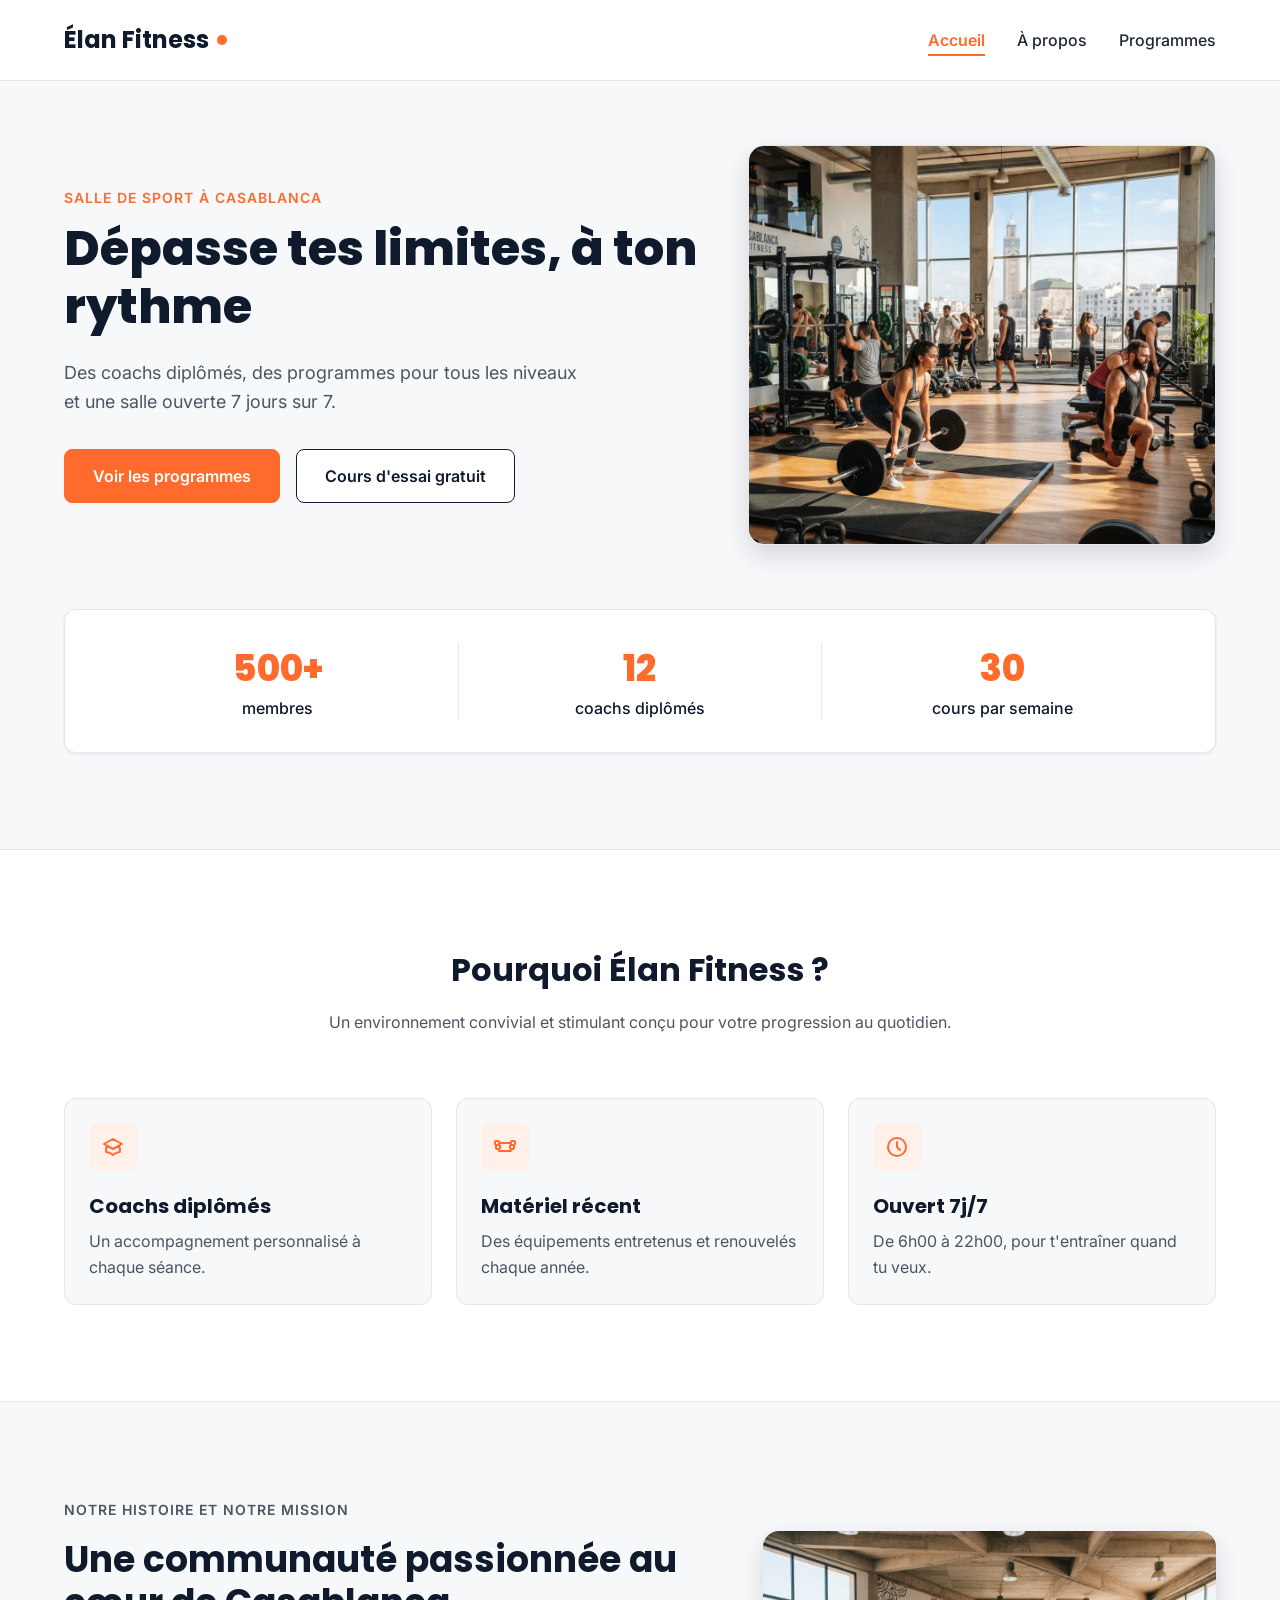
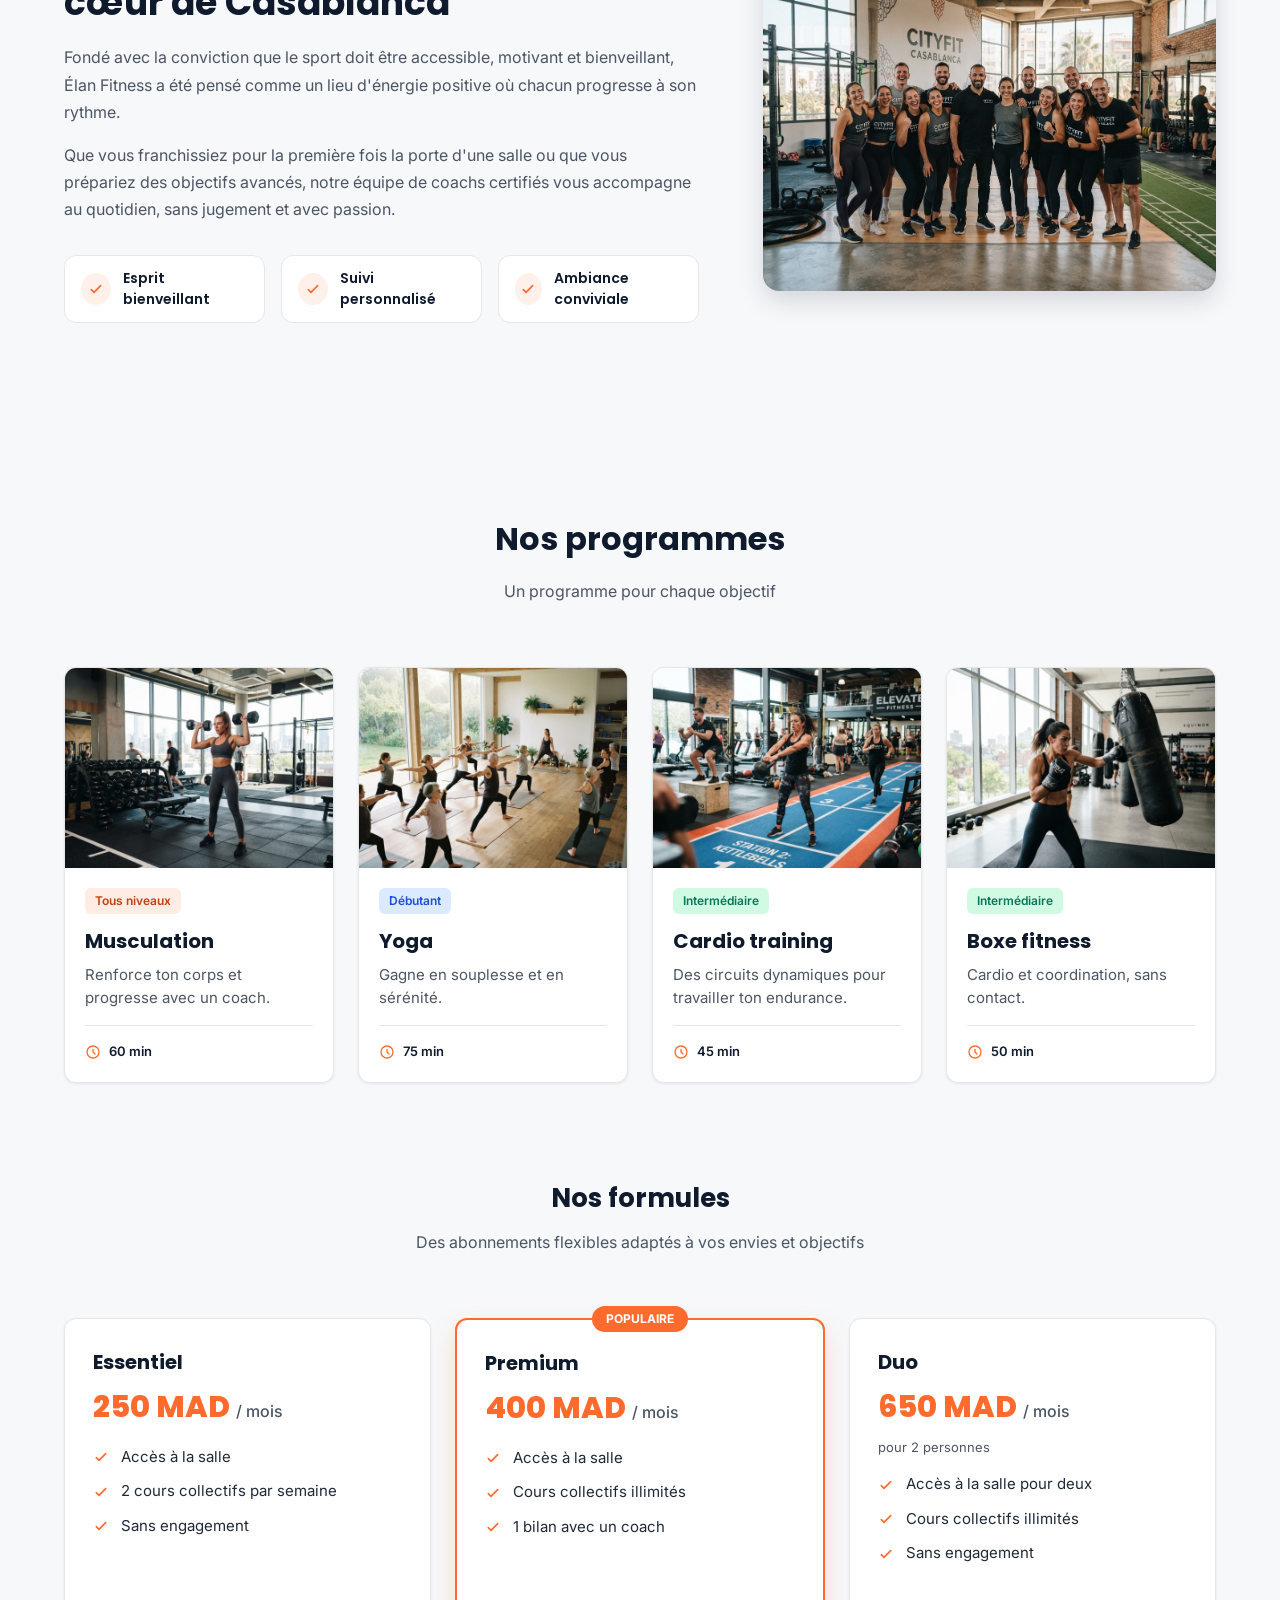
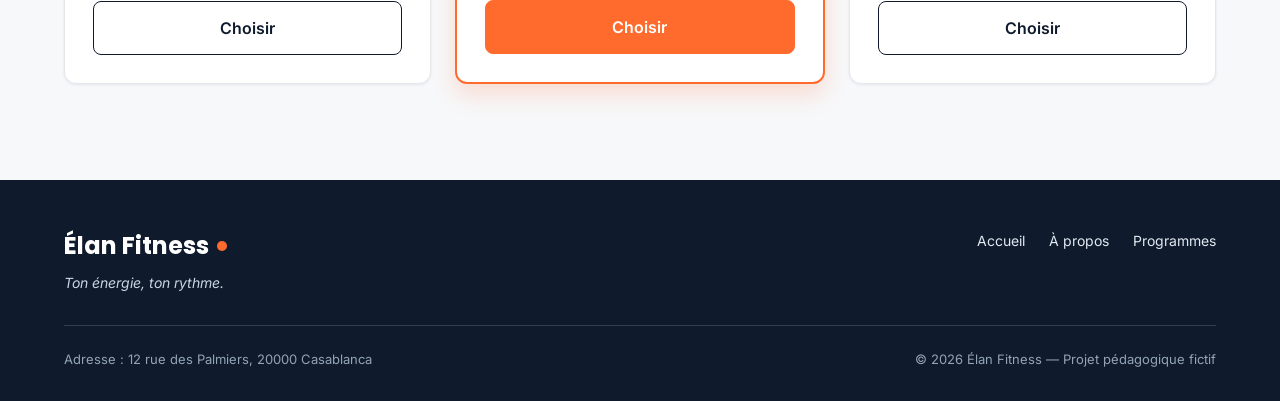
==== index.html @ f214a0a5 "first commit" ====
<!DOCTYPE html>
<html lang="fr">
<head>
  <meta charset="UTF-8">
  <meta name="viewport" content="width=device-width, initial-scale=1">
  <meta name="description" content="Élan Fitness, salle de sport à Casablanca : musculation, yoga, cardio et boxe fitness avec des coachs diplômés. Réservez votre cours d'essai gratuit.">
  <title>Élan Fitness | Salle de sport à Casablanca</title>

  <link rel="preconnect" href="https://fonts.googleapis.com">
  <link rel="preconnect" href="https://fonts.gstatic.com" crossorigin>
  <link href="https://fonts.googleapis.com/css2?family=Inter:wght@400;500;600&family=Poppins:wght@600;700;800&display=swap" rel="stylesheet">

  <link rel="stylesheet" href="style.css">
</head>

<body>

  <header class="en-tete">
    <div class="conteneur en-tete-contenu">
      <a href="#accueil" class="logo">Élan Fitness</a>

      <nav aria-label="Navigation principale">
        <ul class="menu">
          <li><a href="#accueil" class="lien-actif">Accueil</a></li>
          <li><a href="#a-propos">À propos</a></li>
          <li><a href="#programmes">Programmes</a></li>
        </ul>
      </nav>
    </div>
  </header>

  <main>

    <section id="accueil" class="hero">
      <div class="conteneur">

        <div class="hero-contenu">
          <div class="hero-texte">
            <p class="sur-titre">Salle de sport à Casablanca</p>
            <h1>Dépasse tes limites, à ton rythme</h1>
            <p class="hero-description">
              Des coachs diplômés, des programmes pour tous les niveaux et une salle ouverte 7 jours sur 7.
            </p>
            <div class="boutons">
              <a href="#programmes" class="bouton bouton-principal">Voir les programmes</a>
              <a href="#contact" class="bouton bouton-secondaire">Cours d'essai gratuit</a>
            </div>
          </div>

          <img class="hero-image" src="img/hero.jpg" alt="Des personnes s'entraînent dans une salle de sport lumineuse à Casablanca">
        </div>

        <div class="chiffres">
          <div class="chiffre">
            <p class="chiffre-nombre">500+</p>
            <p>membres</p>
          </div>
          <div class="chiffre">
            <p class="chiffre-nombre">12</p>
            <p>coachs diplômés</p>
          </div>
          <div class="chiffre">
            <p class="chiffre-nombre">30</p>
            <p>cours par semaine</p>
          </div>
        </div>

      </div>
    </section>

    <section class="section section-blanche">
      <div class="conteneur">

        <div class="section-titre">
          <h2>Pourquoi Élan Fitness ?</h2>
          <p>Un environnement convivial et stimulant conçu pour votre progression au quotidien.</p>
        </div>

        <div class="cartes">
          <article class="carte carte-avantage">
            <div class="icone"><img src="img/icone-coach.svg" alt=""></div>
            <h3>Coachs diplômés</h3>
            <p>Un accompagnement personnalisé à chaque séance.</p>
          </article>

          <article class="carte carte-avantage">
            <div class="icone"><img src="img/icone-materiel.svg" alt=""></div>
            <h3>Matériel récent</h3>
            <p>Des équipements entretenus et renouvelés chaque année.</p>
          </article>

          <article class="carte carte-avantage">
            <div class="icone"><img src="img/icone-horloge.svg" alt=""></div>
            <h3>Ouvert 7j/7</h3>
            <p>De 6h00 à 22h00, pour t'entraîner quand tu veux.</p>
          </article>
        </div>

      </div>
    </section>

    <section id="a-propos" class="section">
      <div class="conteneur apropos-contenu">

        <div class="apropos-texte">
          <p class="sur-titre">Notre histoire et notre mission</p>
          <h2>Une communauté passionnée au cœur de Casablanca</h2>
          <p>
            Fondé avec la conviction que le sport doit être accessible, motivant et bienveillant,
            Élan Fitness a été pensé comme un lieu d'énergie positive où chacun progresse à son rythme.
          </p>
          <p>
            Que vous franchissiez pour la première fois la porte d'une salle ou que vous prépariez des
            objectifs avancés, notre équipe de coachs certifiés vous accompagne au quotidien, sans
            jugement et avec passion.
          </p>

          <ul class="valeurs">
            <li class="valeur">
              <div class="icone icone-petite"><img src="img/icone-check.svg" alt=""></div>
              <span>Esprit bienveillant</span>
            </li>
            <li class="valeur">
              <div class="icone icone-petite"><img src="img/icone-check.svg" alt=""></div>
              <span>Suivi personnalisé</span>
            </li>
            <li class="valeur">
              <div class="icone icone-petite"><img src="img/icone-check.svg" alt=""></div>
              <span>Ambiance conviviale</span>
            </li>
          </ul>
        </div>

        <img class="apropos-image" src="img/equipe.jpg" alt="L'équipe de coachs d'Élan Fitness réunie dans la salle">

      </div>
    </section>

    <section id="programmes" class="section">
      <div class="conteneur">

        <div class="section-titre">
          <h2>Nos programmes</h2>
          <p>Un programme pour chaque objectif</p>
        </div>

        <div class="cartes">

          <article class="carte carte-programme">
            <img src="img/musculation.jpg" alt="Une sportive soulève des haltères dans l'espace musculation">
            <div class="programme-corps">
              <span class="etiquette etiquette-orange">Tous niveaux</span>
              <h3>Musculation</h3>
              <p>Renforce ton corps et progresse avec un coach.</p>
              <p class="duree"><img src="img/icone-duree.svg" alt="">60 min</p>
            </div>
          </article>

          <article class="carte carte-programme">
            <img src="img/yoga.jpg" alt="Un groupe pratique le yoga sur des tapis dans une salle lumineuse">
            <div class="programme-corps">
              <span class="etiquette etiquette-bleue">Débutant</span>
              <h3>Yoga</h3>
              <p>Gagne en souplesse et en sérénité.</p>
              <p class="duree"><img src="img/icone-duree.svg" alt="">75 min</p>
            </div>
          </article>

          <article class="carte carte-programme">
            <img src="img/cardio.jpg" alt="Des sportifs suivent un circuit de cardio training avec des kettlebells">
            <div class="programme-corps">
              <span class="etiquette etiquette-verte">Intermédiaire</span>
              <h3>Cardio training</h3>
              <p>Des circuits dynamiques pour travailler ton endurance.</p>
              <p class="duree"><img src="img/icone-duree.svg" alt="">45 min</p>
            </div>
          </article>

          <article class="carte carte-programme">
            <img src="img/boxe.jpg" alt="Une sportive frappe un sac de frappe pendant un cours de boxe fitness">
            <div class="programme-corps">
              <span class="etiquette etiquette-verte">Intermédiaire</span>
              <h3>Boxe fitness</h3>
              <p>Cardio et coordination, sans contact.</p>
              <p class="duree"><img src="img/icone-duree.svg" alt="">50 min</p>
            </div>
          </article>

        </div>

        <div class="formules">

          <div class="section-titre">
            <h3>Nos formules</h3>
            <p>Des abonnements flexibles adaptés à vos envies et objectifs</p>
          </div>

          <div class="cartes">

            <article class="carte formule">
              <h4>Essentiel</h4>
              <p class="prix">250 MAD <span>/ mois</span></p>
              <ul class="formule-liste">
                <li>Accès à la salle</li>
                <li>2 cours collectifs par semaine</li>
                <li>Sans engagement</li>
              </ul>
              <a href="#contact" class="bouton bouton-secondaire">Choisir</a>
            </article>

            <article class="carte formule formule-populaire">
              <p class="badge-populaire">Populaire</p>
              <h4>Premium</h4>
              <p class="prix">400 MAD <span>/ mois</span></p>
              <ul class="formule-liste">
                <li>Accès à la salle</li>
                <li>Cours collectifs illimités</li>
                <li>1 bilan avec un coach</li>
              </ul>
              <a href="#contact" class="bouton bouton-principal">Choisir</a>
            </article>

            <article class="carte formule">
              <h4>Duo</h4>
              <p class="prix">650 MAD <span>/ mois</span></p>
              <p class="prix-note">pour 2 personnes</p>
              <ul class="formule-liste">
                <li>Accès à la salle pour deux</li>
                <li>Cours collectifs illimités</li>
                <li>Sans engagement</li>
              </ul>
              <a href="#contact" class="bouton bouton-secondaire">Choisir</a>
            </article>

          </div>
        </div>

      </div>
    </section>

  </main>

  <footer class="pied-de-page">
    <div class="conteneur">

      <div class="pied-haut">
        <div>
          <p class="logo logo-clair">Élan Fitness</p>
          <p class="slogan">Ton énergie, ton rythme.</p>
        </div>

        <nav aria-label="Navigation du pied de page">
          <ul class="menu menu-pied">
            <li><a href="#accueil">Accueil</a></li>
            <li><a href="#a-propos">À propos</a></li>
            <li><a href="#programmes">Programmes</a></li>
          </ul>
        </nav>
      </div>

      <div class="pied-bas">
        <p>Adresse : 12 rue des Palmiers, 20000 Casablanca</p>
        <p>&copy; 2026 Élan Fitness — Projet pédagogique fictif</p>
      </div>

    </div>
  </footer>

</body>
</html>
---- style.css ----
* {
  box-sizing: border-box;
  margin: 0;
  padding: 0;
}

html {
  scroll-behavior: smooth;
}

body {
  font-family: 'Inter', Arial, sans-serif;
  font-size: 16px;
  line-height: 1.5;
  color: #1F2937;
  background-color: #F7F8FA;
}

h1, h2, h3, h4 {
  font-family: 'Poppins', Arial, sans-serif;
  color: #0F1B2D;
}

a {
  color: inherit;
  text-decoration: none;
}

ul {
  list-style: none;
}

img {
  display: block;
  max-width: 100%;
}

a:focus-visible,
button:focus-visible {
  outline: 3px solid #FF6B2C;
  outline-offset: 2px;
}

.conteneur {
  width: 100%;
  max-width: 1200px;
  margin: 0 auto;
  padding: 0 24px;
}

.section {
  padding: 96px 0;
}

.section-blanche {
  background-color: #FFFFFF;
  border-top: 1px solid #E5E7EB;
  border-bottom: 1px solid #E5E7EB;
}

.section-titre {
  max-width: 640px;
  margin: 0 auto 64px;
  text-align: center;
}

.section-titre h2 {
  font-size: 32px;
  margin-bottom: 16px;
}

.section-titre h3 {
  font-size: 26px;
  margin-bottom: 12px;
}

.section-titre p {
  color: #4B5563;
}

.sur-titre {
  font-size: 14px;
  font-weight: 600;
  color: #FF6B2C;
  text-transform: uppercase;
  letter-spacing: 1px;
  margin-bottom: 12px;
}

.bouton {
  display: inline-block;
  padding: 14px 28px;
  border-radius: 8px;
  font-size: 16px;
  font-weight: 600;
  text-align: center;
  cursor: pointer;
}

.bouton-principal {
  background-color: #FF6B2C;
  border: 1px solid #FF6B2C;
  color: #FFFFFF;
}

.bouton-principal:hover {
  background-color: #F05817;
}

.bouton-secondaire {
  background-color: #FFFFFF;
  border: 1px solid #0F1B2D;
  color: #0F1B2D;
}

.bouton-secondaire:hover {
  background-color: #F3F4F6;
}

.cartes {
  display: flex;
  gap: 24px;
}

.carte {
  flex: 1;
  background-color: #FFFFFF;
  border: 1px solid #E5E7EB;
  border-radius: 12px;
  box-shadow: 0 1px 3px rgba(15, 27, 45, 0.08);
}

.icone {
  width: 48px;
  height: 48px;
  background-color: #FFF0EA;
  border-radius: 8px;
  display: flex;
  align-items: center;
  justify-content: center;
}

.icone img {
  width: 24px;
  height: 24px;
}

.icone-petite {
  width: 32px;
  height: 32px;
  border-radius: 50%;
}

.icone-petite img {
  width: 16px;
  height: 16px;
}

.en-tete {
  position: sticky;
  top: 0;
  z-index: 10;
  background-color: #FFFFFF;
  border-bottom: 1px solid #E5E7EB;
}

.en-tete-contenu {
  height: 80px;
  display: flex;
  align-items: center;
  justify-content: space-between;
}

.logo {
  display: flex;
  align-items: center;
  font-family: 'Poppins', Arial, sans-serif;
  font-size: 24px;
  font-weight: 700;
  color: #0F1B2D;
}

.logo::after {
  content: "";
  width: 10px;
  height: 10px;
  margin-left: 8px;
  background-color: #FF6B2C;
  border-radius: 50%;
}

.menu {
  display: flex;
  gap: 32px;
}

.menu a {
  font-weight: 500;
  padding-bottom: 4px;
  border-bottom: 2px solid transparent;
}

.menu a:hover {
  color: #FF6B2C;
}

.menu .lien-actif {
  color: #FF6B2C;
  font-weight: 600;
  border-bottom-color: #FF6B2C;
}

.hero {
  padding: 64px 0 96px;
}

.hero-contenu {
  display: flex;
  align-items: center;
  gap: 32px;
}

.hero-texte {
  flex: 7;
}

.hero-texte h1 {
  font-size: 48px;
  font-weight: 800;
  line-height: 1.2;
  margin-bottom: 24px;
}

.hero-description {
  max-width: 520px;
  font-size: 18px;
  line-height: 1.6;
  color: #4B5563;
  margin-bottom: 32px;
}

.boutons {
  display: flex;
  flex-wrap: wrap;
  gap: 16px;
}

.hero-image {
  flex: 5;
  min-width: 0;
  height: 400px;
  object-fit: cover;
  border-radius: 16px;
  border: 1px solid #E5E7EB;
  box-shadow: 0 10px 25px rgba(15, 27, 45, 0.15);
}

.chiffres {
  display: flex;
  margin-top: 64px;
  padding: 32px;
  background-color: #FFFFFF;
  border: 1px solid #E5E7EB;
  border-radius: 12px;
  box-shadow: 0 1px 3px rgba(15, 27, 45, 0.08);
}

.chiffre {
  flex: 1;
  text-align: center;
  font-weight: 500;
  color: #0F1B2D;
}

.chiffre + .chiffre {
  border-left: 1px solid #E5E7EB;
}

.chiffre-nombre {
  font-family: 'Poppins', Arial, sans-serif;
  font-size: 36px;
  font-weight: 800;
  color: #FF6B2C;
}

.carte-avantage {
  padding: 24px;
  background-color: #F7F8FA;
  box-shadow: none;
}

.carte-avantage .icone {
  margin-bottom: 20px;
}

.carte-avantage h3 {
  font-size: 20px;
  margin-bottom: 8px;
}

.carte-avantage p {
  color: #4B5563;
  line-height: 1.6;
}

.apropos-contenu {
  display: flex;
  align-items: center;
  gap: 64px;
}

.apropos-texte {
  flex: 7;
}

.apropos-texte h2 {
  font-size: 36px;
  line-height: 1.2;
  margin-bottom: 20px;
}

.apropos-texte p {
  color: #4B5563;
  line-height: 1.7;
  margin-bottom: 16px;
}

.valeurs {
  display: flex;
  gap: 16px;
  margin-top: 32px;
}

.valeur {
  flex: 1;
  display: flex;
  align-items: center;
  gap: 12px;
  padding: 12px 16px;
  background-color: #FFFFFF;
  border: 1px solid #E5E7EB;
  border-radius: 12px;
  font-family: 'Poppins', Arial, sans-serif;
  font-size: 14px;
  font-weight: 600;
  color: #0F1B2D;
}

.apropos-image {
  flex: 5;
  min-width: 0;
  height: 360px;
  object-fit: cover;
  border-radius: 16px;
  box-shadow: 0 10px 25px rgba(15, 27, 45, 0.15);
}

.carte-programme {
  display: flex;
  flex-direction: column;
  overflow: hidden;
}

.carte-programme > img {
  width: 100%;
  height: 200px;
  object-fit: cover;
}

.programme-corps {
  flex: 1;
  display: flex;
  flex-direction: column;
  padding: 20px;
}

.programme-corps h3 {
  font-size: 20px;
  margin-bottom: 8px;
}

.programme-corps p {
  font-size: 15px;
  color: #4B5563;
}

.etiquette {
  align-self: flex-start;
  padding: 4px 10px;
  margin-bottom: 12px;
  border-radius: 6px;
  font-size: 12px;
  font-weight: 600;
}

.etiquette-orange {
  background-color: #FFEDE5;
  color: #C2410C;
}

.etiquette-bleue {
  background-color: #DBEAFE;
  color: #1D4ED8;
}

.etiquette-verte {
  background-color: #D1FAE5;
  color: #047857;
}

.programme-corps .duree {
  display: flex;
  align-items: center;
  gap: 8px;
  margin-top: auto;
  padding-top: 16px;
  border-top: 1px solid #E5E7EB;
  font-size: 13px;
  font-weight: 600;
  color: #0F1B2D;
}

.programme-corps h3 + p {
  margin-bottom: 16px;
}

.duree img {
  width: 16px;
  height: 16px;
}

.formules {
  margin-top: 96px;
}

.formule {
  position: relative;
  display: flex;
  flex-direction: column;
  padding: 28px;
}

.formule h4 {
  font-size: 20px;
}

.prix {
  margin: 8px 0 16px;
  font-family: 'Poppins', Arial, sans-serif;
  font-size: 30px;
  font-weight: 800;
  color: #FF6B2C;
}

.prix span {
  font-family: 'Inter', Arial, sans-serif;
  font-size: 16px;
  font-weight: 500;
  color: #4B5563;
}

.prix-note {
  margin: -8px 0 16px;
  font-size: 13px;
  color: #4B5563;
}

.formule-liste {
  flex: 1;
  margin-bottom: 24px;
}

.formule-liste li {
  padding-left: 28px;
  margin-bottom: 12px;
  font-size: 15px;
  background-image: url('img/icone-check.svg');
  background-repeat: no-repeat;
  background-position: left center;
  background-size: 16px;
}

.formule .bouton {
  display: block;
}

.formule-populaire {
  border: 2px solid #FF6B2C;
  box-shadow: 0 10px 25px rgba(255, 107, 44, 0.2);
}

.badge-populaire {
  position: absolute;
  top: -14px;
  left: 50%;
  transform: translateX(-50%);
  padding: 4px 14px;
  background-color: #FF6B2C;
  border-radius: 999px;
  font-size: 12px;
  font-weight: 700;
  text-transform: uppercase;
  color: #FFFFFF;
}

.pied-de-page {
  padding: 48px 0 32px;
  background-color: #0F1B2D;
  color: #FFFFFF;
}

.pied-haut {
  display: flex;
  justify-content: space-between;
  align-items: flex-start;
  padding-bottom: 32px;
  border-bottom: 1px solid rgba(255, 255, 255, 0.15);
}

.logo-clair {
  color: #FFFFFF;
}

.slogan {
  margin-top: 8px;
  font-size: 14px;
  font-style: italic;
  color: #CBD5E1;
}

.menu-pied {
  gap: 24px;
}

.menu-pied a {
  font-size: 14px;
  font-weight: 400;
  color: #E2E8F0;
}

.pied-bas {
  display: flex;
  justify-content: space-between;
  margin-top: 24px;
  font-size: 13px;
  color: #94A3B8;
}
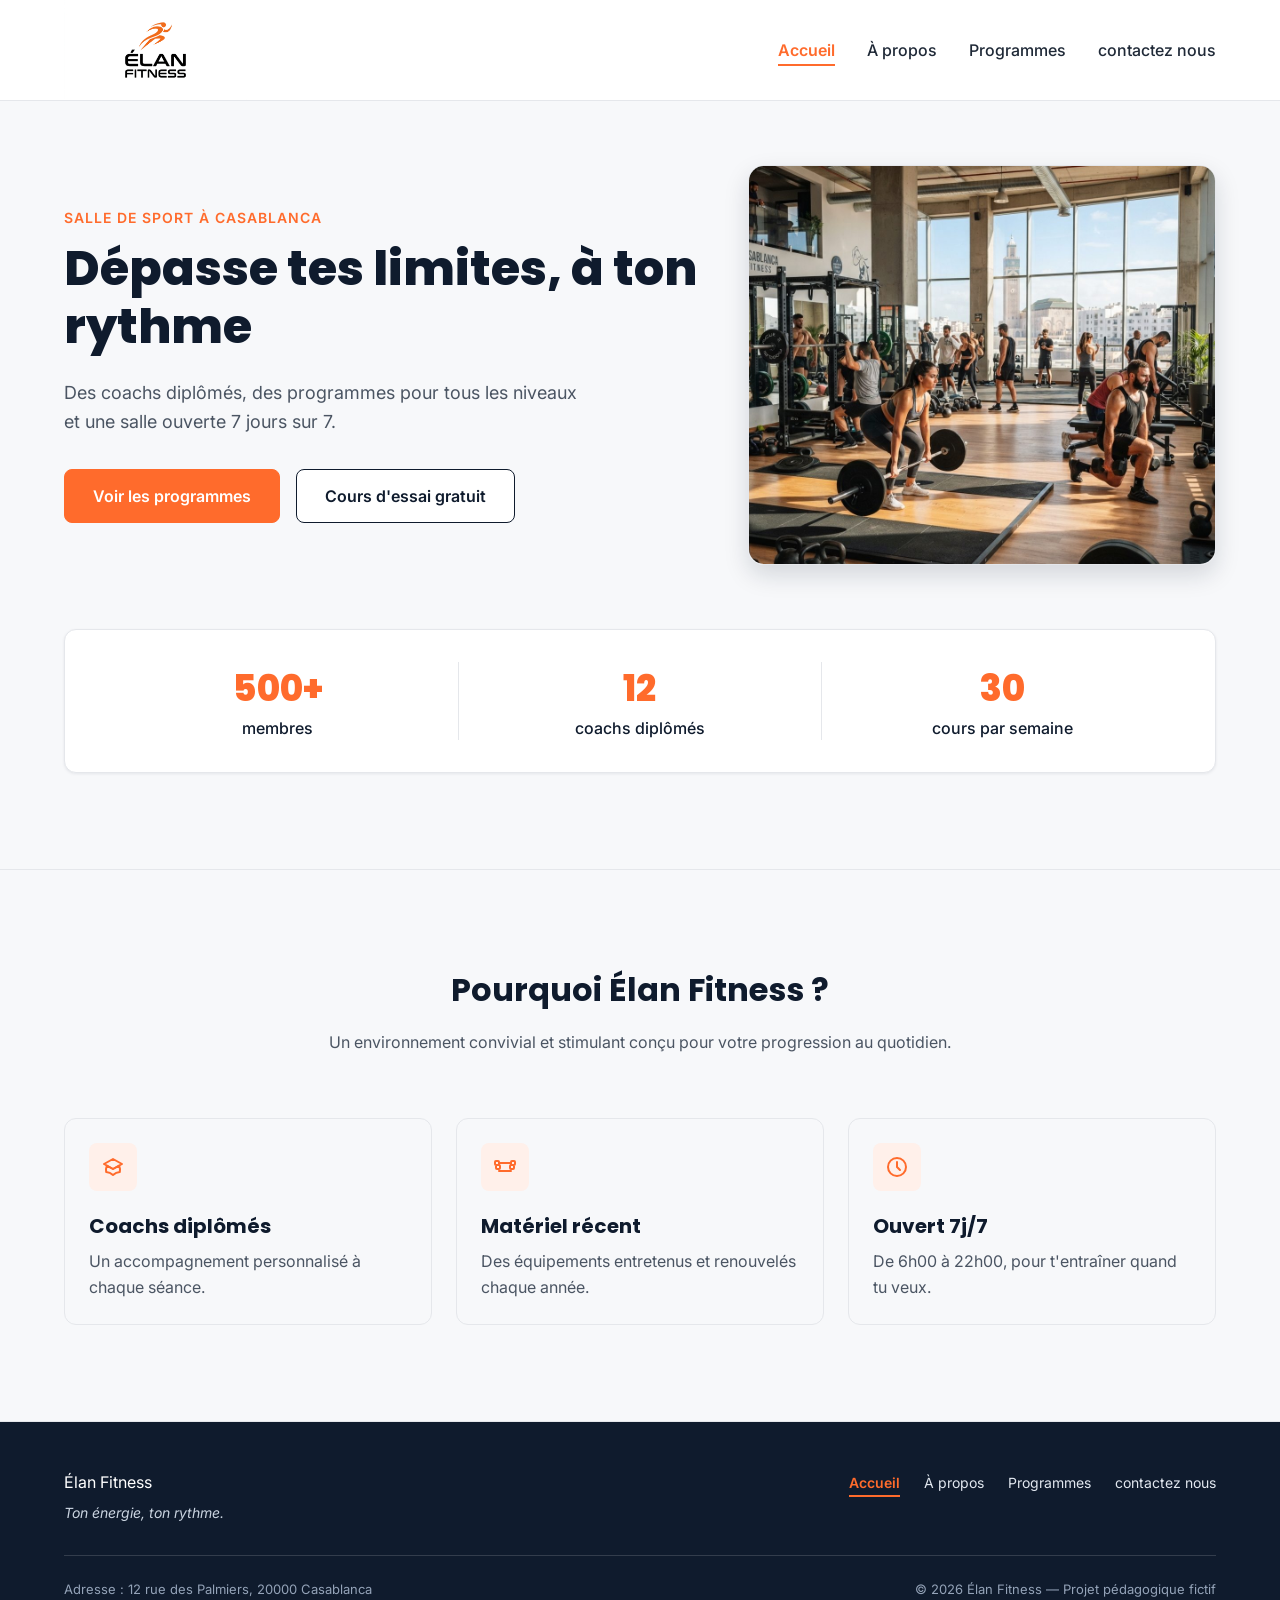
==== commit 78380949: "index" ====
--- a/index.html
+++ b/index.html
@@ -1,36 +1,46 @@
 <!DOCTYPE html>
 <html lang="fr">
+
 <head>
   <meta charset="UTF-8">
   <meta name="viewport" content="width=device-width, initial-scale=1">
-  <meta name="description" content="Élan Fitness, salle de sport à Casablanca : musculation, yoga, cardio et boxe fitness avec des coachs diplômés. Réservez votre cours d'essai gratuit.">
+  <meta name="description"
+    content="Élan Fitness, salle de sport à Casablanca : musculation, yoga, cardio et boxe fitness avec des coachs diplômés. Réservez votre cours d'essai gratuit.">
   <title>Élan Fitness | Salle de sport à Casablanca</title>
 
   <link rel="preconnect" href="https://fonts.googleapis.com">
   <link rel="preconnect" href="https://fonts.gstatic.com" crossorigin>
-  <link href="https://fonts.googleapis.com/css2?family=Inter:wght@400;500;600&family=Poppins:wght@600;700;800&display=swap" rel="stylesheet">
+  <link
+    href="https://fonts.googleapis.com/css2?family=Inter:wght@400;500;600&family=Poppins:wght@600;700;800&display=swap"
+    rel="stylesheet">
+
+  <link rel="icon" type="image/png" href="img/logo.jpg">
 
   <link rel="stylesheet" href="style.css">
 </head>
 
+
 <body>
 
   <header class="en-tete">
+
     <div class="conteneur en-tete-contenu">
-      <a href="#accueil" class="logo">Élan Fitness</a>
+      <a href="index.html" class="logo"> <img class="logo" src="img/logo.jpg" alt="logo">
+      </a>
 
       <nav aria-label="Navigation principale">
         <ul class="menu">
-          <li><a href="#accueil" class="lien-actif">Accueil</a></li>
-          <li><a href="#a-propos">À propos</a></li>
-          <li><a href="#programmes">Programmes</a></li>
+          <li><a href="index.html" class="lien-actif">Accueil</a></li>
+          <li><a href="A_propos.html">À propos</a></li>
+          <li><a href="programme.html">Programmes</a></li>
+          <li><a href="contactez_nous.html">contactez nous</a></li>
+
         </ul>
       </nav>
     </div>
   </header>
 
   <main>
-
     <section id="accueil" class="hero">
       <div class="conteneur">
 
@@ -42,12 +52,13 @@
               Des coachs diplômés, des programmes pour tous les niveaux et une salle ouverte 7 jours sur 7.
             </p>
             <div class="boutons">
-              <a href="#programmes" class="bouton bouton-principal">Voir les programmes</a>
-              <a href="#contact" class="bouton bouton-secondaire">Cours d'essai gratuit</a>
+              <a href="programme.html" class="bouton bouton-principal">Voir les programmes</a>
+              <a href="contactez_nous.html" class="bouton bouton-secondaire">Cours d'essai gratuit</a>
             </div>
           </div>
 
-          <img class="hero-image" src="img/hero.jpg" alt="Des personnes s'entraînent dans une salle de sport lumineuse à Casablanca">
+          <img class="hero-image" src="img/hero.jpg"
+            alt="Des personnes s'entraînent dans une salle de sport lumineuse à Casablanca">
         </div>
 
         <div class="chiffres">
@@ -99,145 +110,6 @@
       </div>
     </section>
 
-    <section id="a-propos" class="section">
-      <div class="conteneur apropos-contenu">
-
-        <div class="apropos-texte">
-          <p class="sur-titre">Notre histoire et notre mission</p>
-          <h2>Une communauté passionnée au cœur de Casablanca</h2>
-          <p>
-            Fondé avec la conviction que le sport doit être accessible, motivant et bienveillant,
-            Élan Fitness a été pensé comme un lieu d'énergie positive où chacun progresse à son rythme.
-          </p>
-          <p>
-            Que vous franchissiez pour la première fois la porte d'une salle ou que vous prépariez des
-            objectifs avancés, notre équipe de coachs certifiés vous accompagne au quotidien, sans
-            jugement et avec passion.
-          </p>
-
-          <ul class="valeurs">
-            <li class="valeur">
-              <div class="icone icone-petite"><img src="img/icone-check.svg" alt=""></div>
-              <span>Esprit bienveillant</span>
-            </li>
-            <li class="valeur">
-              <div class="icone icone-petite"><img src="img/icone-check.svg" alt=""></div>
-              <span>Suivi personnalisé</span>
-            </li>
-            <li class="valeur">
-              <div class="icone icone-petite"><img src="img/icone-check.svg" alt=""></div>
-              <span>Ambiance conviviale</span>
-            </li>
-          </ul>
-        </div>
-
-        <img class="apropos-image" src="img/equipe.jpg" alt="L'équipe de coachs d'Élan Fitness réunie dans la salle">
-
-      </div>
-    </section>
-
-    <section id="programmes" class="section">
-      <div class="conteneur">
-
-        <div class="section-titre">
-          <h2>Nos programmes</h2>
-          <p>Un programme pour chaque objectif</p>
-        </div>
-
-        <div class="cartes">
-
-          <article class="carte carte-programme">
-            <img src="img/musculation.jpg" alt="Une sportive soulève des haltères dans l'espace musculation">
-            <div class="programme-corps">
-              <span class="etiquette etiquette-orange">Tous niveaux</span>
-              <h3>Musculation</h3>
-              <p>Renforce ton corps et progresse avec un coach.</p>
-              <p class="duree"><img src="img/icone-duree.svg" alt="">60 min</p>
-            </div>
-          </article>
-
-          <article class="carte carte-programme">
-            <img src="img/yoga.jpg" alt="Un groupe pratique le yoga sur des tapis dans une salle lumineuse">
-            <div class="programme-corps">
-              <span class="etiquette etiquette-bleue">Débutant</span>
-              <h3>Yoga</h3>
-              <p>Gagne en souplesse et en sérénité.</p>
-              <p class="duree"><img src="img/icone-duree.svg" alt="">75 min</p>
-            </div>
-          </article>
-
-          <article class="carte carte-programme">
-            <img src="img/cardio.jpg" alt="Des sportifs suivent un circuit de cardio training avec des kettlebells">
-            <div class="programme-corps">
-              <span class="etiquette etiquette-verte">Intermédiaire</span>
-              <h3>Cardio training</h3>
-              <p>Des circuits dynamiques pour travailler ton endurance.</p>
-              <p class="duree"><img src="img/icone-duree.svg" alt="">45 min</p>
-            </div>
-          </article>
-
-          <article class="carte carte-programme">
-            <img src="img/boxe.jpg" alt="Une sportive frappe un sac de frappe pendant un cours de boxe fitness">
-            <div class="programme-corps">
-              <span class="etiquette etiquette-verte">Intermédiaire</span>
-              <h3>Boxe fitness</h3>
-              <p>Cardio et coordination, sans contact.</p>
-              <p class="duree"><img src="img/icone-duree.svg" alt="">50 min</p>
-            </div>
-          </article>
-
-        </div>
-
-        <div class="formules">
-
-          <div class="section-titre">
-            <h3>Nos formules</h3>
-            <p>Des abonnements flexibles adaptés à vos envies et objectifs</p>
-          </div>
-
-          <div class="cartes">
-
-            <article class="carte formule">
-              <h4>Essentiel</h4>
-              <p class="prix">250 MAD <span>/ mois</span></p>
-              <ul class="formule-liste">
-                <li>Accès à la salle</li>
-                <li>2 cours collectifs par semaine</li>
-                <li>Sans engagement</li>
-              </ul>
-              <a href="#contact" class="bouton bouton-secondaire">Choisir</a>
-            </article>
-
-            <article class="carte formule formule-populaire">
-              <p class="badge-populaire">Populaire</p>
-              <h4>Premium</h4>
-              <p class="prix">400 MAD <span>/ mois</span></p>
-              <ul class="formule-liste">
-                <li>Accès à la salle</li>
-                <li>Cours collectifs illimités</li>
-                <li>1 bilan avec un coach</li>
-              </ul>
-              <a href="#contact" class="bouton bouton-principal">Choisir</a>
-            </article>
-
-            <article class="carte formule">
-              <h4>Duo</h4>
-              <p class="prix">650 MAD <span>/ mois</span></p>
-              <p class="prix-note">pour 2 personnes</p>
-              <ul class="formule-liste">
-                <li>Accès à la salle pour deux</li>
-                <li>Cours collectifs illimités</li>
-                <li>Sans engagement</li>
-              </ul>
-              <a href="#contact" class="bouton bouton-secondaire">Choisir</a>
-            </article>
-
-          </div>
-        </div>
-
-      </div>
-    </section>
-
   </main>
 
   <footer class="pied-de-page">
@@ -251,9 +123,10 @@
 
         <nav aria-label="Navigation du pied de page">
           <ul class="menu menu-pied">
-            <li><a href="#accueil">Accueil</a></li>
-            <li><a href="#a-propos">À propos</a></li>
-            <li><a href="#programmes">Programmes</a></li>
+            <li><a href="index.html" class="lien-actif">Accueil</a></li>
+            <li><a href="A_propos.html">À propos</a></li>
+            <li><a href="programme.html">Programmes</a></li>
+            <li><a href="contactez_nous.html">contactez nous</a></li>
           </ul>
         </nav>
       </div>
@@ -267,4 +140,5 @@
   </footer>
 
 </body>
-</html>
+
+</html>
--- a/style.css
+++ b/style.css
@@ -53,7 +53,6 @@
 }
 
 .section-blanche {
-  background-color: #FFFFFF;
   border-top: 1px solid #E5E7EB;
   border-bottom: 1px solid #E5E7EB;
 }
@@ -165,29 +164,29 @@
 }
 
 .en-tete-contenu {
-  height: 80px;
+  height: 100px;
   display: flex;
   align-items: center;
   justify-content: space-between;
 }
 
-.logo {
+/* .logo {
   display: flex;
   align-items: center;
   font-family: 'Poppins', Arial, sans-serif;
   font-size: 24px;
   font-weight: 700;
   color: #0F1B2D;
-}
-
-.logo::after {
+} */
+
+/* .logo::after {
   content: "";
   width: 10px;
   height: 10px;
   margin-left: 8px;
   background-color: #FF6B2C;
-  border-radius: 50%;
-}
+  border-radius: 50%; */
+/* } */
 
 .menu {
   display: flex;
@@ -545,3 +544,53 @@
   font-size: 13px;
   color: #94A3B8;
 }
+.sl label , input , button{
+  display: block;
+}
+.sl{
+   border: solid;
+   border-radius: 20px; 
+   padding: 5%;
+   font-size: 20px;
+   font-weight: 500;
+   background-color: #FFFFFF;
+   margin-top: 15px; 
+   margin-bottom: 30px;  
+   box-shadow: 0 10px 25px rgba(15, 27, 45, 0.15);
+   width: 1000px ;
+   margin: 5% auto;
+}
+#hello{
+  display: flex;
+  justify-content:space-evenly;
+  margin-bottom: 30px;  
+
+}
+#hello > div{
+  display: flex;
+  gap: 8px;
+}
+input[type=text],input[type=radio],input[type=email],input[type=date],input[type=tel],textarea{
+  width: 70%; 
+  padding: 12px; 
+  border: 2px solid #FF6B2C; 
+  border-radius: 20px; 
+  margin-top: 6px; 
+  margin-bottom: 16px; 
+  
+}
+.btn{
+  color: #FFFFFF;
+  background-color: #FF6B2C;
+  width: 20%; 
+  padding: 14px; 
+  border: 2px solid #FF6B2C; 
+  border-radius: 20px; 
+  margin-top: 6px; 
+  margin-bottom: 16px; 
+
+}
+.logo img {
+  height: 100px;
+  object-fit: cover;
+}
